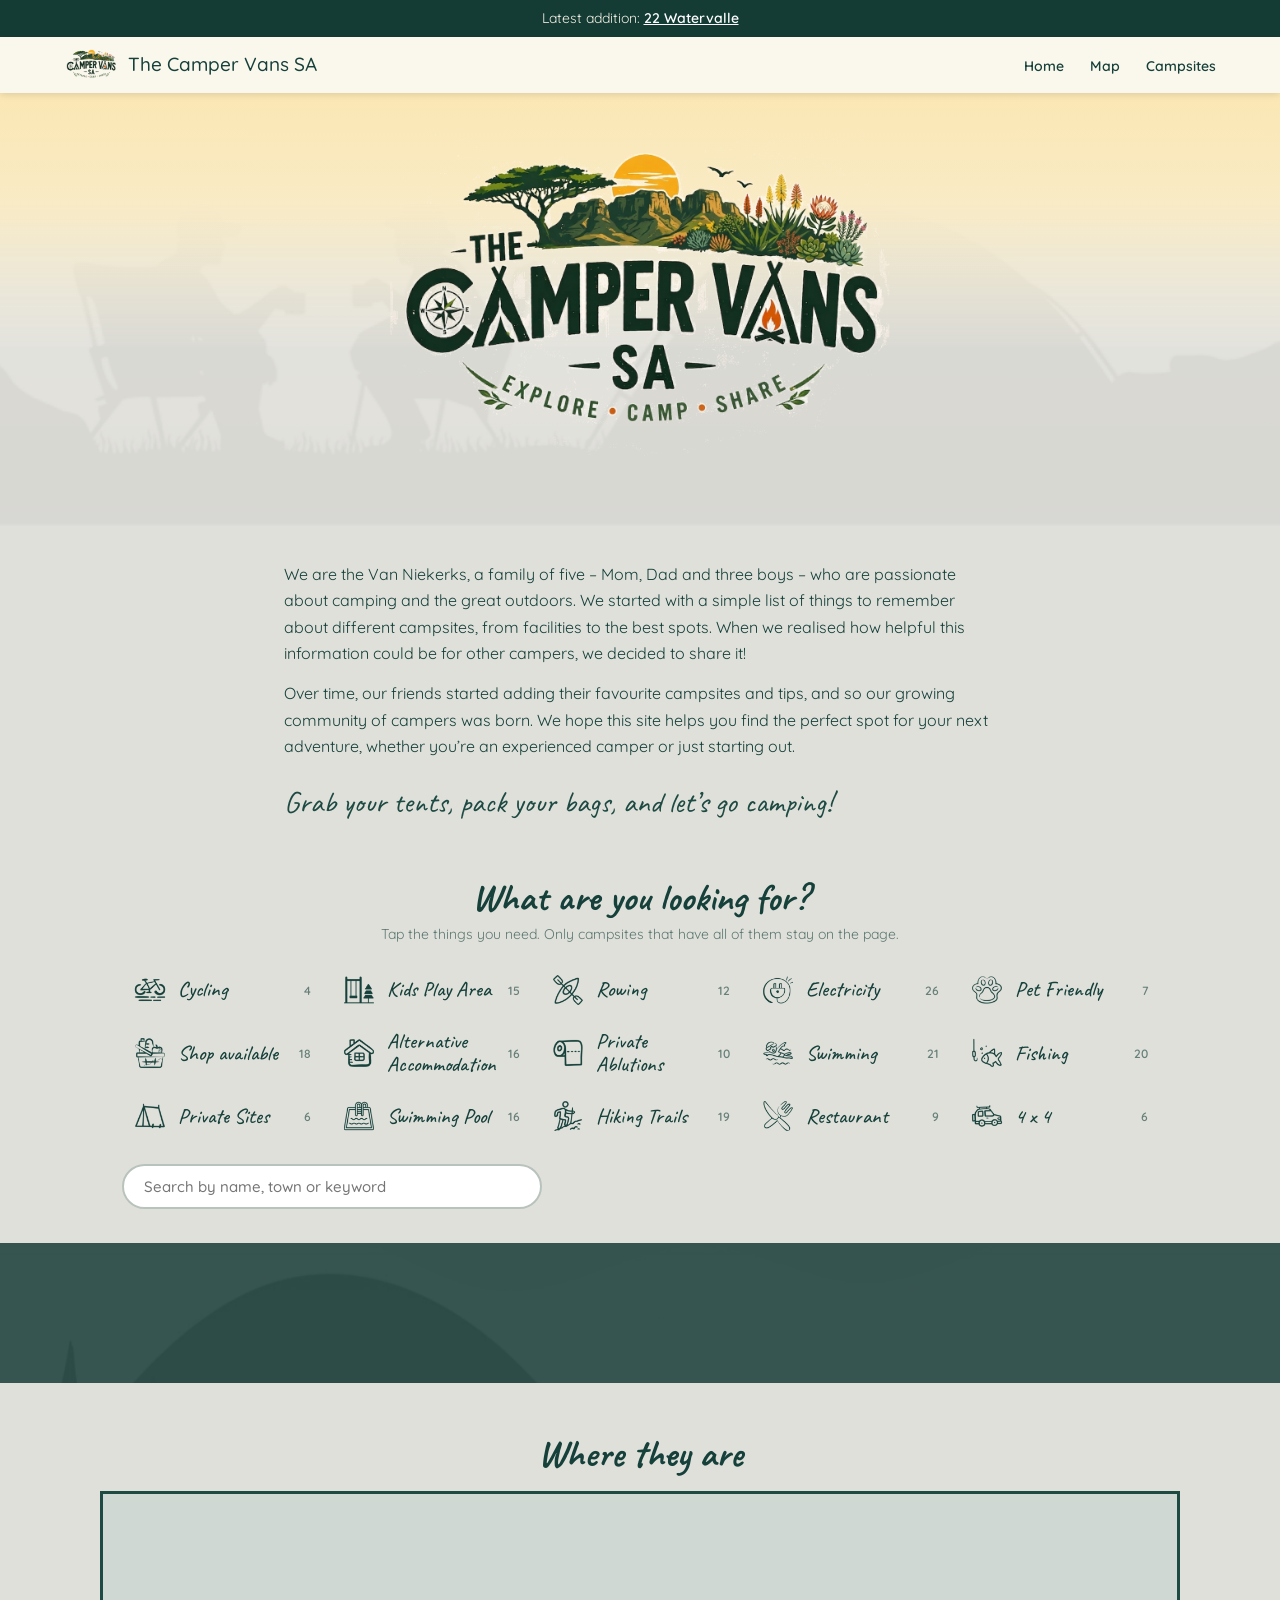
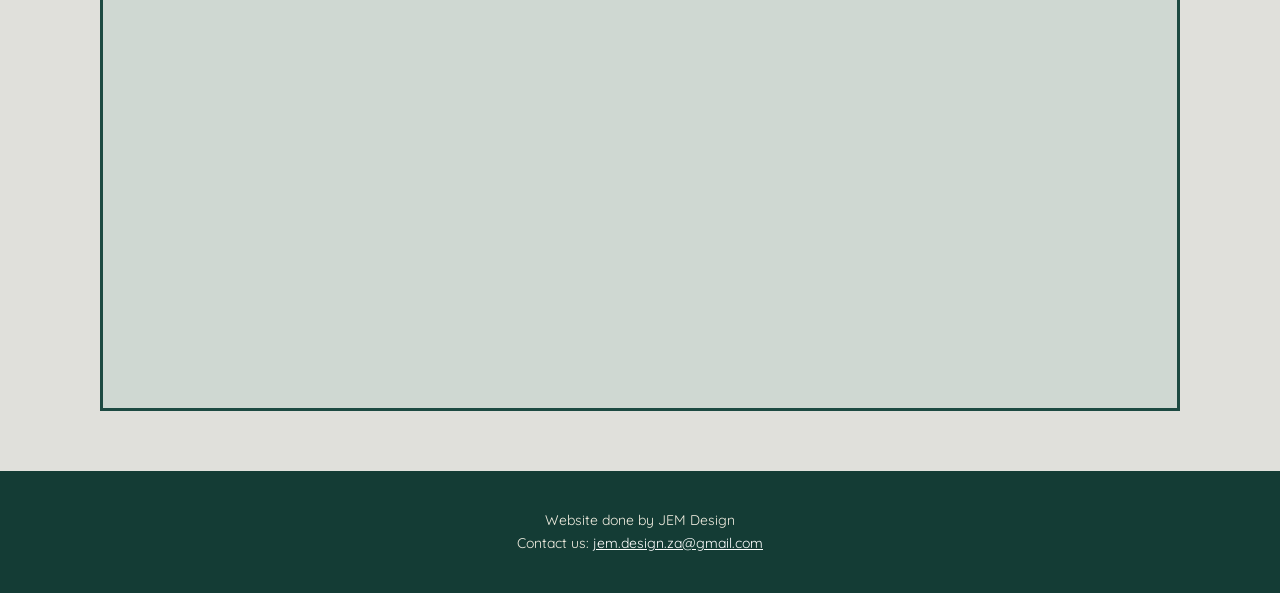
==== campervans/index.html @ bf69780d "Add files via upload" ====
<!doctype html>
<html lang="en">
<head>
<meta charset="utf-8">
<meta name="viewport" content="width=device-width,initial-scale=1">
<title>The Camper Vans SA – campsites we’ve visited</title>
<meta name="description" content="An honest index of South African campsites, from a family of five who camps a lot.">
<link rel="stylesheet" href="vendor/leaflet/leaflet.css">
<link rel="stylesheet" href="style.css">
</head>
<body>
<div class="latest" id="latest"></div>
<nav>
  <a class="brand" href="#top"><img src="assets/logo.png" alt=""><span>The Camper Vans SA</span></a>
  <div class="navlinks"><a href="#top">Home</a><a href="#map-section">Map</a><a href="#campsites">Campsites</a></div>
</nav>

<header class="hero" id="top"><img src="assets/logo.png" alt="The Camper Vans SA – Explore, Camp, Share"></header>

<section class="intro">
  <p>We are the Van Niekerks, a family of five – Mom, Dad and three boys – who are passionate about camping and the great outdoors. We started with a simple list of things to remember about different campsites, from facilities to the best spots. When we realised how helpful this information could be for other campers, we decided to share it!</p>
  <p>Over time, our friends started adding their favourite campsites and tips, and so our growing community of campers was born. We hope this site helps you find the perfect spot for your next adventure, whether you’re an experienced camper or just starting out.</p>
  <p class="sign">Grab your tents, pack your bags, and let’s go camping!</p>
</section>

<section class="finder" id="campsites" aria-labelledby="finder-h">
  <h2 id="finder-h">What are you looking for?</h2>
  <p class="hint">Tap the things you need. Only campsites that have all of them stay on the page.</p>
  <div class="facets" id="facets"></div>
  <div class="bar">
    <input id="q" type="search" placeholder="Search by name, town or keyword" aria-label="Search campsites">
    <span><span class="count" id="count" role="status"></span> <button class="clear" id="clear" type="button" hidden>Clear filters</button></span>
  </div>
</section>

<main class="band"><div class="grid" id="grid"></div></main>

<section class="mapwrap" id="map-section">
  <h2>Where they are</h2>
  <div id="map" role="region" aria-label="Map of campsites"></div>
</section>

<footer>
  <div>Website done by JEM Design</div>
  <div>Contact us: <a href="mailto:jem.design.za@gmail.com">jem.design.za@gmail.com</a></div>
</footer>

<script src="vendor/leaflet/leaflet.js"></script>
<script src="app.js"></script>
<script>home()</script>
</body>
</html>
---- campervans/style.css ----
/* The Camper Vans SA – shared styles */
@import url('https://fonts.googleapis.com/css2?family=Caveat:wght@500;700&family=Quicksand:wght@400;500;600&display=swap');

:root{
  --forest:#1d4a42; --deep:#143c35; --stone:#e0e0db; --parchment:#f3f1ea;
  --ember:#c8651b; --ink:#16403a; --muted:#5d7872;
  --hand:'Caveat','Segoe Print',cursive; --body:'Quicksand','Segoe UI',system-ui,sans-serif;
}
*{box-sizing:border-box}
html{scroll-behavior:smooth;scroll-padding-top:70px}
body{margin:0;font-family:var(--body);color:var(--ink);background:var(--stone);line-height:1.65;font-size:16px}
a{color:var(--forest)}
:focus-visible{outline:3px solid var(--ember);outline-offset:2px}
h1,h2,h3{font-family:var(--hand);font-weight:700;line-height:1.1;margin:0}

/* icons are masks, so they take the colour of the text around them */
.ic{display:inline-block;width:30px;height:30px;background:currentColor;
  -webkit-mask:var(--src) center/contain no-repeat;mask:var(--src) center/contain no-repeat}

/* top strip + nav */
.latest{background:var(--deep);color:#f3efe2;text-align:center;font-size:14px;padding:7px 16px}
.latest a{color:#fff;font-weight:600}
nav{position:sticky;top:0;z-index:50;background:rgba(251,248,238,.96);backdrop-filter:blur(6px);
  display:flex;align-items:center;justify-content:space-between;padding:10px 5vw;box-shadow:0 1px 8px #0002}
.brand{display:flex;align-items:center;gap:10px;text-decoration:none;color:var(--ink);font-size:19px;font-weight:500}
.brand img{height:36px;width:auto}
.navlinks a{color:var(--ink);text-decoration:none;margin-left:26px;font-size:14px;font-weight:600}
.navlinks a:hover{color:var(--ember)}

/* hero */
.hero{background:linear-gradient(180deg,#fbe7b4 0%,#f6efd9 55%,var(--stone) 100%);position:relative;overflow:hidden;text-align:center;padding:34px 20px 46px}
.hero:before{content:"";position:absolute;inset:auto 0 0 0;height:75%;background:url(assets/bg1.png) center bottom/cover no-repeat;opacity:.9;-webkit-mask:linear-gradient(transparent,#000 45%);mask:linear-gradient(transparent,#000 45%)}
.hero img{position:relative;width:min(520px,82vw)}
.intro{max-width:760px;margin:0 auto;padding:34px 24px 10px}
.intro p{margin:0 0 14px}
.intro .sign{font-family:var(--hand);font-size:30px;color:var(--forest);margin-top:18px}

/* finder: icon legend that is also the filter */
.finder{max-width:1080px;margin:0 auto;padding:26px 22px 34px}
.finder h2{font-size:38px;text-align:center;margin-bottom:4px}
.finder .hint{text-align:center;color:var(--muted);font-size:14px;margin:0 0 18px}
.facets{display:grid;grid-template-columns:repeat(auto-fill,minmax(196px,1fr));gap:6px 10px}
.facet{display:flex;align-items:center;gap:10px;background:none;border:2px solid transparent;border-radius:10px;
  padding:6px 8px;cursor:pointer;color:var(--ink);font:500 21px/1.1 var(--hand);text-align:left}
.facet .ic{width:36px;height:36px;flex:none}
.facet:hover{background:#0000000a}
.facet[aria-pressed=true]{background:var(--forest);color:#fff;border-color:var(--forest)}
.facet .n{margin-left:auto;font:600 12px var(--body);opacity:.6}
.bar{display:flex;flex-wrap:wrap;gap:12px;align-items:center;justify-content:space-between;margin-top:22px}
.bar input{flex:1 1 260px;max-width:420px;border:2px solid #b9c3bd;border-radius:30px;padding:11px 20px;font:500 15px var(--body);color:var(--ink);background:#fff}
.bar input:focus{border-color:var(--forest);outline:none}
.count{font-weight:600;font-size:14px}
.clear{background:none;border:0;color:var(--ember);font:600 14px var(--body);cursor:pointer;text-decoration:underline;padding:4px}

/* campsite grid */
.band{background:#27443f url(assets/bg2.png) center top/100% auto no-repeat;padding:70px 22px 70px}
.grid{max-width:1080px;margin:0 auto;display:grid;grid-template-columns:repeat(3,1fr);gap:34px 28px}
.card{display:block;text-decoration:none;color:#f3efe2;text-align:center}
.card .pic{aspect-ratio:5/4;background:linear-gradient(145deg,#2d5f55,#1a463e);overflow:hidden;display:grid;place-items:center}
.card .pic img{width:100%;height:100%;object-fit:cover;display:block;transition:transform .5s}
.card:hover .pic img{transform:scale(1.04)}
.card .pic span{font:700 26px var(--hand);opacity:.7;padding:10px}
.card h3{font-size:27px;margin:12px 0 0;color:#fff}
.card .town{font-size:15px;opacity:.8;margin-bottom:8px}
.card .icons{display:flex;flex-wrap:wrap;justify-content:center;gap:4px 8px;color:#f3efe2}
.card .icons .ic{width:25px;height:25px}
.card:hover h3{color:#ffd9ae}
.empty{grid-column:1/-1;text-align:center;color:#f3efe2;font-size:18px;padding:30px 0}
.empty button{margin-left:8px}

/* map */
.mapwrap{background:var(--stone);padding:50px 22px 60px}
.mapwrap h2{text-align:center;font-size:38px;margin-bottom:16px}
#map{max-width:1080px;height:520px;margin:0 auto;border:3px solid var(--forest);background:#cfd8d2}
.pin{width:18px;height:18px;border-radius:50%;background:var(--forest);border:3px solid #fff;box-shadow:0 1px 5px #0006}
.leaflet-popup-content{font-family:var(--body);margin:12px 16px}
.leaflet-popup-content b{font:700 22px var(--hand)}

footer{background:var(--deep);color:#f3efe2;text-align:center;padding:38px 20px;font-size:14px}
footer a{color:#fff}
.dim{opacity:.7}

/* detail page */
.dhero{background:linear-gradient(180deg,#fbe7b4,#f1ead4);position:relative;display:grid;place-items:center;padding:70px 20px}
.dhero:before{content:"";position:absolute;inset:0;background:url(assets/bg1.png) center bottom/cover;opacity:.8;-webkit-mask:linear-gradient(transparent,#000 60%);mask:linear-gradient(transparent,#000 60%)}
.dhero h1{position:relative;font:500 clamp(40px,8vw,84px)/1.05 var(--body);letter-spacing:-.01em;color:var(--forest);
  border:2px solid var(--forest);padding:.3em .7em;text-align:center;background:#ffffff40}
.dhero .town{position:relative;margin-top:14px;font-weight:600;color:var(--forest)}
.detail{max-width:1080px;margin:0 auto;padding:38px 22px 20px;display:grid;grid-template-columns:minmax(0,1fr) minmax(0,1.3fr);gap:48px;align-items:start}
.gallery{position:relative}
.track{display:flex;overflow-x:auto;scroll-snap-type:x mandatory;scrollbar-width:none;background:#cdd3cd;aspect-ratio:4/3.4}
.track::-webkit-scrollbar{display:none}
.track img{flex:0 0 100%;width:100%;height:100%;object-fit:cover;scroll-snap-align:center}
.arrow{position:absolute;top:calc(50% - 22px);width:44px;height:44px;border-radius:50%;border:0;background:#fffc;color:var(--forest);font-size:22px;cursor:pointer;box-shadow:0 1px 6px #0004}
.arrow.prev{left:10px}.arrow.next{right:10px}
.dots{display:flex;justify-content:center;gap:8px;margin:12px 0 4px}
.dots button{width:11px;height:11px;border-radius:50%;border:0;background:#a8b3ad;padding:0;cursor:pointer}
.dots button[aria-current=true]{background:var(--forest)}
.nogallery{aspect-ratio:4/3.4;display:grid;place-items:center;background:#cdd3cd;color:var(--muted);font:700 26px var(--hand);text-align:center;padding:20px}
.feats{display:grid;grid-template-columns:repeat(2,1fr);gap:10px 14px;margin-top:22px}
.feats div{display:flex;align-items:center;gap:10px;font:500 20px/1.05 var(--hand)}
.feats .ic{width:38px;height:38px;flex:none}
.text h2{font-size:36px;color:var(--forest);margin:26px 0 6px}
.text h2:first-child{margin-top:0}
.text p{margin:0 0 14px;max-width:68ch}
.btn{display:inline-block;background:var(--forest);color:#fff;text-decoration:none;font-weight:600;padding:11px 24px;border-radius:30px;margin:4px 10px 8px 0}
.btn:hover{background:var(--ember)}
.btn.alt{background:none;color:var(--forest);border:2px solid var(--forest);padding:9px 22px}
.btn.alt:hover{color:#fff}
#mini{height:260px;margin-top:22px;border:2px solid var(--forest)}
.pager{max-width:1080px;margin:0 auto;padding:8px 22px 50px;display:flex;justify-content:space-between;gap:16px;flex-wrap:wrap;font-weight:600}
.pager a{text-decoration:none}
.pager a:hover{color:var(--ember)}

@media(max-width:860px){
  .grid{grid-template-columns:repeat(2,1fr)}
  .detail{grid-template-columns:1fr;gap:28px}
}
@media(max-width:560px){
  .grid{grid-template-columns:1fr}
  .navlinks a{margin-left:16px}.brand span{display:none}
  #map{height:420px}
}
@media(prefers-reduced-motion:reduce){html{scroll-behavior:auto}.card .pic img{transition:none}}
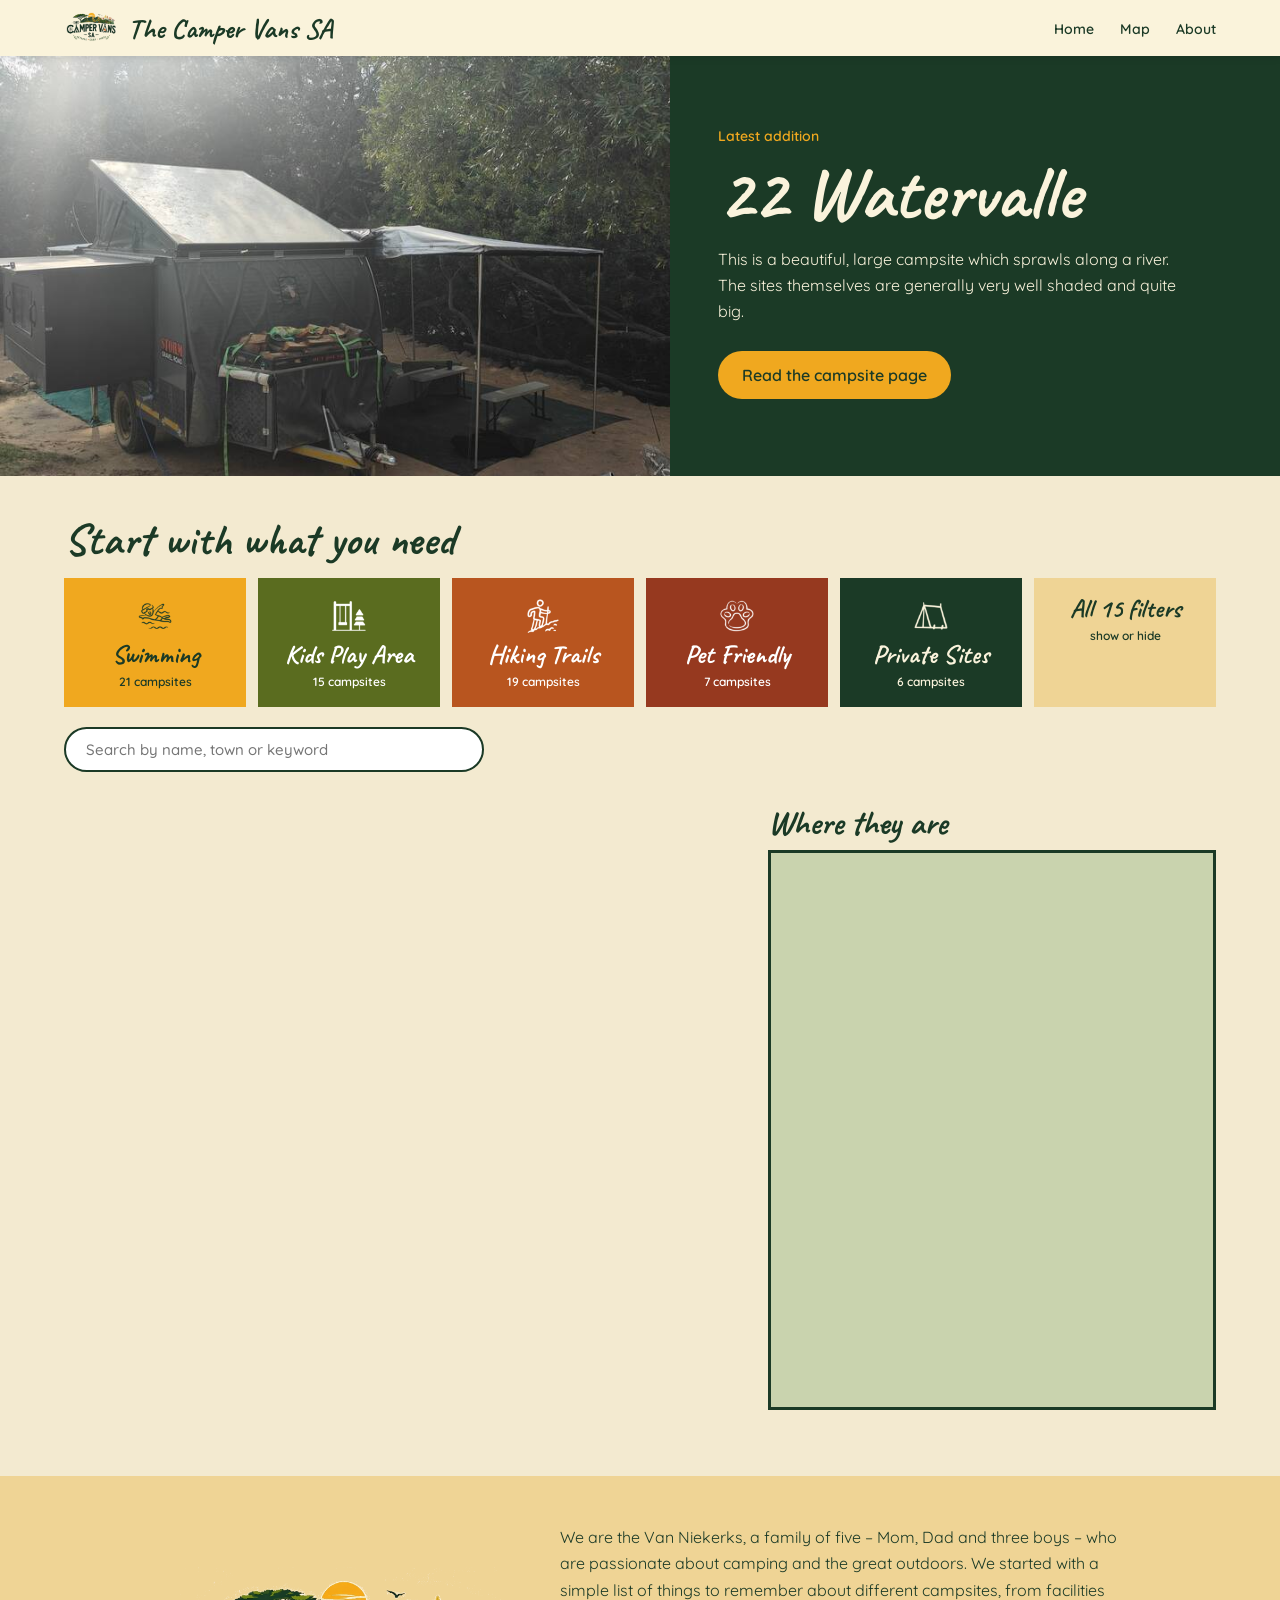
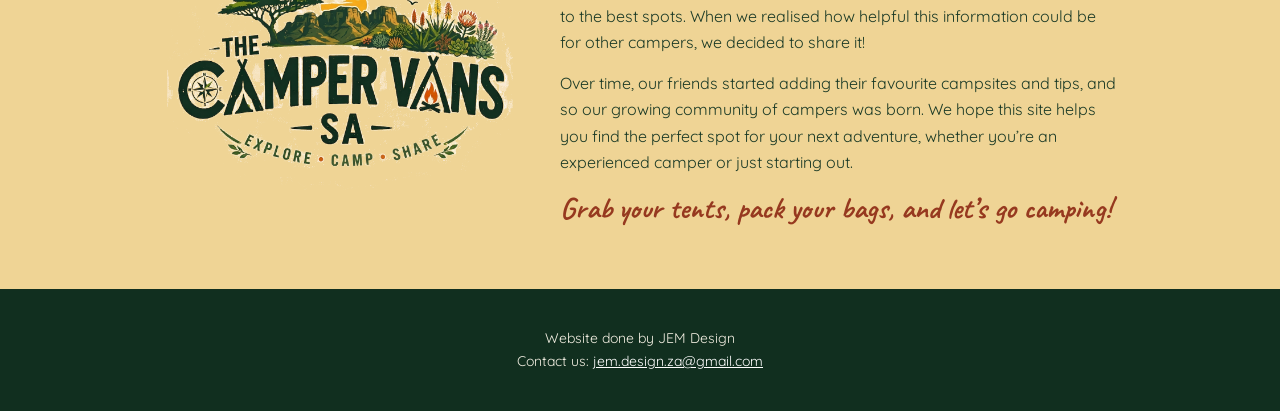
==== commit 0563d2f2: "Add files via upload" ====
--- a/campervans/index.html
+++ b/campervans/index.html
@@ -9,35 +9,42 @@
 <link rel="stylesheet" href="style.css">
 </head>
 <body>
-<div class="latest" id="latest"></div>
 <nav>
   <a class="brand" href="#top"><img src="assets/logo.png" alt=""><span>The Camper Vans SA</span></a>
-  <div class="navlinks"><a href="#top">Home</a><a href="#map-section">Map</a><a href="#campsites">Campsites</a></div>
+  <div class="navlinks"><a href="#top">Home</a><a href="#campsites">Map</a><a href="#about">About</a></div>
 </nav>
 
-<header class="hero" id="top"><img src="assets/logo.png" alt="The Camper Vans SA – Explore, Camp, Share"></header>
+<header class="feature" id="top">
+  <div class="feature-pic" id="feature-pic"></div>
+  <div class="feature-text" id="feature-text"></div>
+</header>
 
-<section class="intro">
-  <p>We are the Van Niekerks, a family of five – Mom, Dad and three boys – who are passionate about camping and the great outdoors. We started with a simple list of things to remember about different campsites, from facilities to the best spots. When we realised how helpful this information could be for other campers, we decided to share it!</p>
-  <p>Over time, our friends started adding their favourite campsites and tips, and so our growing community of campers was born. We hope this site helps you find the perfect spot for your next adventure, whether you’re an experienced camper or just starting out.</p>
-  <p class="sign">Grab your tents, pack your bags, and let’s go camping!</p>
-</section>
-
-<section class="finder" id="campsites" aria-labelledby="finder-h">
-  <h2 id="finder-h">What are you looking for?</h2>
-  <p class="hint">Tap the things you need. Only campsites that have all of them stay on the page.</p>
-  <div class="facets" id="facets"></div>
+<section class="need" aria-labelledby="need-h">
+  <h2 id="need-h">Start with what you need</h2>
+  <div class="tiles" id="tiles"></div>
+  <div id="more" hidden><div class="facets" id="facets"></div></div>
   <div class="bar">
     <input id="q" type="search" placeholder="Search by name, town or keyword" aria-label="Search campsites">
     <span><span class="count" id="count" role="status"></span> <button class="clear" id="clear" type="button" hidden>Clear filters</button></span>
   </div>
 </section>
 
-<main class="band"><div class="grid" id="grid"></div></main>
+<main class="split" id="campsites">
+  <div id="regions"></div>
+  <aside class="mapcol">
+    <h2>Where they are</h2>
+    <div id="map" role="region" aria-label="Map of campsites"></div>
+    <div class="legend" id="legend"></div>
+  </aside>
+</main>
 
-<section class="mapwrap" id="map-section">
-  <h2>Where they are</h2>
-  <div id="map" role="region" aria-label="Map of campsites"></div>
+<section class="about" id="about">
+  <img src="assets/logo.png" alt="The Camper Vans SA – Explore, Camp, Share">
+  <div>
+    <p>We are the Van Niekerks, a family of five – Mom, Dad and three boys – who are passionate about camping and the great outdoors. We started with a simple list of things to remember about different campsites, from facilities to the best spots. When we realised how helpful this information could be for other campers, we decided to share it!</p>
+    <p>Over time, our friends started adding their favourite campsites and tips, and so our growing community of campers was born. We hope this site helps you find the perfect spot for your next adventure, whether you’re an experienced camper or just starting out.</p>
+    <p class="sign">Grab your tents, pack your bags, and let’s go camping!</p>
+  </div>
 </section>
 
 <footer>
--- a/campervans/style.css
+++ b/campervans/style.css
@@ -2,8 +2,8 @@
 @import url('https://fonts.googleapis.com/css2?family=Caveat:wght@500;700&family=Quicksand:wght@400;500;600&display=swap');
 
 :root{
-  --forest:#1d4a42; --deep:#143c35; --stone:#e0e0db; --parchment:#f3f1ea;
-  --ember:#c8651b; --ink:#16403a; --muted:#5d7872;
+  --forest:#1b3a26; --deep:#112f1f; --stone:#f3ead0; --parchment:#faf3dc;
+  --ember:#b8551f; --gold:#f0a81f; --olive:#5a6c1f; --rust:#96391f; --sand:#efd495; --ink:#1b3a26; --muted:#4f5f3c;
   --hand:'Caveat','Segoe Print',cursive; --body:'Quicksand','Segoe UI',system-ui,sans-serif;
 }
 *{box-sizing:border-box}
@@ -12,69 +12,84 @@
 a{color:var(--forest)}
 :focus-visible{outline:3px solid var(--ember);outline-offset:2px}
 h1,h2,h3{font-family:var(--hand);font-weight:700;line-height:1.1;margin:0}
+.ic{flex:none}
 
 /* icons are masks, so they take the colour of the text around them */
 .ic{display:inline-block;width:30px;height:30px;background:currentColor;
   -webkit-mask:var(--src) center/contain no-repeat;mask:var(--src) center/contain no-repeat}
 
-/* top strip + nav */
-.latest{background:var(--deep);color:#f3efe2;text-align:center;font-size:14px;padding:7px 16px}
-.latest a{color:#fff;font-weight:600}
-nav{position:sticky;top:0;z-index:50;background:rgba(251,248,238,.96);backdrop-filter:blur(6px);
+/* nav */
+nav{position:sticky;top:0;z-index:50;background:rgba(250,243,220,.96);backdrop-filter:blur(6px);
   display:flex;align-items:center;justify-content:space-between;padding:10px 5vw;box-shadow:0 1px 8px #0002}
-.brand{display:flex;align-items:center;gap:10px;text-decoration:none;color:var(--ink);font-size:19px;font-weight:500}
+.brand{display:flex;align-items:center;gap:10px;text-decoration:none;color:var(--ink);font:700 28px var(--hand)}
 .brand img{height:36px;width:auto}
 .navlinks a{color:var(--ink);text-decoration:none;margin-left:26px;font-size:14px;font-weight:600}
 .navlinks a:hover{color:var(--ember)}
 
-/* hero */
-.hero{background:linear-gradient(180deg,#fbe7b4 0%,#f6efd9 55%,var(--stone) 100%);position:relative;overflow:hidden;text-align:center;padding:34px 20px 46px}
-.hero:before{content:"";position:absolute;inset:auto 0 0 0;height:75%;background:url(assets/bg1.png) center bottom/cover no-repeat;opacity:.9;-webkit-mask:linear-gradient(transparent,#000 45%);mask:linear-gradient(transparent,#000 45%)}
-.hero img{position:relative;width:min(520px,82vw)}
-.intro{max-width:760px;margin:0 auto;padding:34px 24px 10px}
-.intro p{margin:0 0 14px}
-.intro .sign{font-family:var(--hand);font-size:30px;color:var(--forest);margin-top:18px}
+/* feature (newest campsite) */
+.feature{display:grid;grid-template-columns:1.1fr 1fr;background:var(--forest);color:var(--parchment);min-height:420px}
+.feature-pic{background:linear-gradient(170deg,var(--gold),var(--ember) 60%,var(--rust)) center/cover no-repeat}
+.feature-text{padding:52px 5vw 52px 48px;align-self:center}
+.kicker{font-size:14px;font-weight:600;color:var(--gold)}
+.feature h1{font-size:clamp(48px,7vw,76px);margin:4px 0 10px}
+.feature p{margin:0 0 22px;max-width:46ch}
+.btn.gold{background:var(--gold);color:var(--forest)}
+.btn.gold:hover{background:var(--sand)}
 
-/* finder: icon legend that is also the filter */
-.finder{max-width:1080px;margin:0 auto;padding:26px 22px 34px}
-.finder h2{font-size:38px;text-align:center;margin-bottom:4px}
-.finder .hint{text-align:center;color:var(--muted);font-size:14px;margin:0 0 18px}
+/* start with what you need */
+.need{max-width:1280px;margin:0 auto;padding:40px 5vw 8px}
+.need h2{font-size:44px}
+.tiles{display:grid;grid-template-columns:repeat(6,1fr);gap:12px;margin-top:14px}
+.tile{border:0;cursor:pointer;padding:18px 10px;font:700 26px/1 var(--hand);text-align:center;display:flex;flex-direction:column;align-items:center;gap:6px;min-height:44px}
+.tile small{font:600 12px var(--body)}
+.tile[aria-pressed=true]{box-shadow:inset 0 0 0 4px var(--forest),0 0 0 3px var(--parchment)}
+#more{margin-top:18px}
 .facets{display:grid;grid-template-columns:repeat(auto-fill,minmax(196px,1fr));gap:6px 10px}
-.facet{display:flex;align-items:center;gap:10px;background:none;border:2px solid transparent;border-radius:10px;
-  padding:6px 8px;cursor:pointer;color:var(--ink);font:500 21px/1.1 var(--hand);text-align:left}
-.facet .ic{width:36px;height:36px;flex:none}
+.facet{display:flex;align-items:center;gap:10px;background:none;border:2px solid transparent;border-radius:10px;padding:6px 8px;cursor:pointer;color:var(--ink);font:500 21px/1.1 var(--hand);text-align:left}
+.facet .ic{flex:none}
 .facet:hover{background:#0000000a}
 .facet[aria-pressed=true]{background:var(--forest);color:#fff;border-color:var(--forest)}
-.facet .n{margin-left:auto;font:600 12px var(--body);opacity:.6}
-.bar{display:flex;flex-wrap:wrap;gap:12px;align-items:center;justify-content:space-between;margin-top:22px}
-.bar input{flex:1 1 260px;max-width:420px;border:2px solid #b9c3bd;border-radius:30px;padding:11px 20px;font:500 15px var(--body);color:var(--ink);background:#fff}
-.bar input:focus{border-color:var(--forest);outline:none}
+.facet .n{margin-left:auto;font:600 12px var(--body);opacity:.7}
+.bar{display:flex;flex-wrap:wrap;gap:12px;align-items:center;justify-content:space-between;margin-top:20px}
+.bar input{flex:1 1 260px;max-width:420px;border:2px solid var(--forest);border-radius:30px;padding:11px 20px;font:500 15px var(--body);color:var(--ink);background:#fff}
+.bar input:focus{outline:3px solid var(--ember)}
 .count{font-weight:600;font-size:14px}
 .clear{background:none;border:0;color:var(--ember);font:600 14px var(--body);cursor:pointer;text-decoration:underline;padding:4px}
 
-/* campsite grid */
-.band{background:#27443f url(assets/bg2.png) center top/100% auto no-repeat;padding:70px 22px 70px}
-.grid{max-width:1080px;margin:0 auto;display:grid;grid-template-columns:repeat(3,1fr);gap:34px 28px}
-.card{display:block;text-decoration:none;color:#f3efe2;text-align:center}
-.card .pic{aspect-ratio:5/4;background:linear-gradient(145deg,#2d5f55,#1a463e);overflow:hidden;display:grid;place-items:center}
+/* regions + map */
+.split{max-width:1280px;margin:0 auto;padding:0 5vw 56px;display:grid;grid-template-columns:minmax(0,1.5fr) minmax(0,1fr);gap:32px;align-items:start}
+.rh{display:flex;justify-content:space-between;align-items:baseline;padding:8px 14px;margin:28px 0 14px}
+.rh h2{font-size:32px}.rh span{font:600 13px var(--body)}
+.g3{display:grid;grid-template-columns:repeat(3,1fr);gap:18px 16px}
+.card{display:block;text-decoration:none;color:var(--ink)}
+.card .pic{aspect-ratio:4/3;background:linear-gradient(150deg,#6f9a78,#2d5f55);overflow:hidden;display:grid;place-items:end start}
 .card .pic img{width:100%;height:100%;object-fit:cover;display:block;transition:transform .5s}
 .card:hover .pic img{transform:scale(1.04)}
-.card .pic span{font:700 26px var(--hand);opacity:.7;padding:10px}
-.card h3{font-size:27px;margin:12px 0 0;color:#fff}
-.card .town{font-size:15px;opacity:.8;margin-bottom:8px}
-.card .icons{display:flex;flex-wrap:wrap;justify-content:center;gap:4px 8px;color:#f3efe2}
-.card .icons .ic{width:25px;height:25px}
-.card:hover h3{color:#ffd9ae}
-.empty{grid-column:1/-1;text-align:center;color:#f3efe2;font-size:18px;padding:30px 0}
-.empty button{margin-left:8px}
-
-/* map */
-.mapwrap{background:var(--stone);padding:50px 22px 60px}
-.mapwrap h2{text-align:center;font-size:38px;margin-bottom:16px}
-#map{max-width:1080px;height:520px;margin:0 auto;border:3px solid var(--forest);background:#cfd8d2}
-.pin{width:18px;height:18px;border-radius:50%;background:var(--forest);border:3px solid #fff;box-shadow:0 1px 5px #0006}
+.card .pic span{font:700 22px var(--hand);color:#fff;padding:10px}
+.cn{display:flex;align-items:center;gap:8px;margin-top:8px}
+.cn h3{font-size:25px}
+.dot{width:12px;height:12px;border-radius:50%;flex:none;display:inline-block}
+.town{font-size:13px;color:var(--muted);margin-left:20px}
+.card .icons{display:flex;flex-wrap:wrap;gap:3px 6px;margin:6px 0 0 20px}
+.card .icons .ic{width:22px;height:22px}
+.card:hover h3{color:var(--ember)}
+.empty{padding:30px 0;font-size:18px}
+.mapcol{position:sticky;top:76px;padding-top:24px}
+.mapcol h2{font-size:34px;margin-bottom:8px}
+#map{height:560px;border:3px solid var(--forest);background:#c9d3ae}
+.legend{display:flex;flex-wrap:wrap;gap:6px 16px;margin-top:10px;font-size:13px;font-weight:600}
+.legend span{display:flex;align-items:center;gap:6px}
+.pin{width:20px;height:20px;border-radius:50%;border:3px solid #fff;box-shadow:0 1px 5px #0006;transition:transform .15s}
+.hot .pin{transform:scale(1.7)}
 .leaflet-popup-content{font-family:var(--body);margin:12px 16px}
 .leaflet-popup-content b{font:700 22px var(--hand)}
+
+/* about */
+.about{background:var(--sand);display:flex;gap:40px;align-items:center;justify-content:center;flex-wrap:wrap;padding:48px 5vw}
+.about img{width:min(360px,80vw)}
+.about div{max-width:560px}
+.about p{margin:0 0 14px}
+.sign{font:700 30px var(--hand);color:var(--rust)}
 
 footer{background:var(--deep);color:#f3efe2;text-align:center;padding:38px 20px;font-size:14px}
 footer a{color:#fff}
@@ -113,11 +128,11 @@
 .pager a:hover{color:var(--ember)}
 
 @media(max-width:860px){
-  .grid{grid-template-columns:repeat(2,1fr)}
+  .split{grid-template-columns:1fr}.mapcol{position:static}.feature{grid-template-columns:1fr}.feature-pic{min-height:240px}.tiles{grid-template-columns:repeat(3,1fr)}
   .detail{grid-template-columns:1fr;gap:28px}
 }
 @media(max-width:560px){
-  .grid{grid-template-columns:1fr}
+  .g3{grid-template-columns:1fr 1fr}.tiles{grid-template-columns:repeat(2,1fr)}
   .navlinks a{margin-left:16px}.brand span{display:none}
   #map{height:420px}
 }
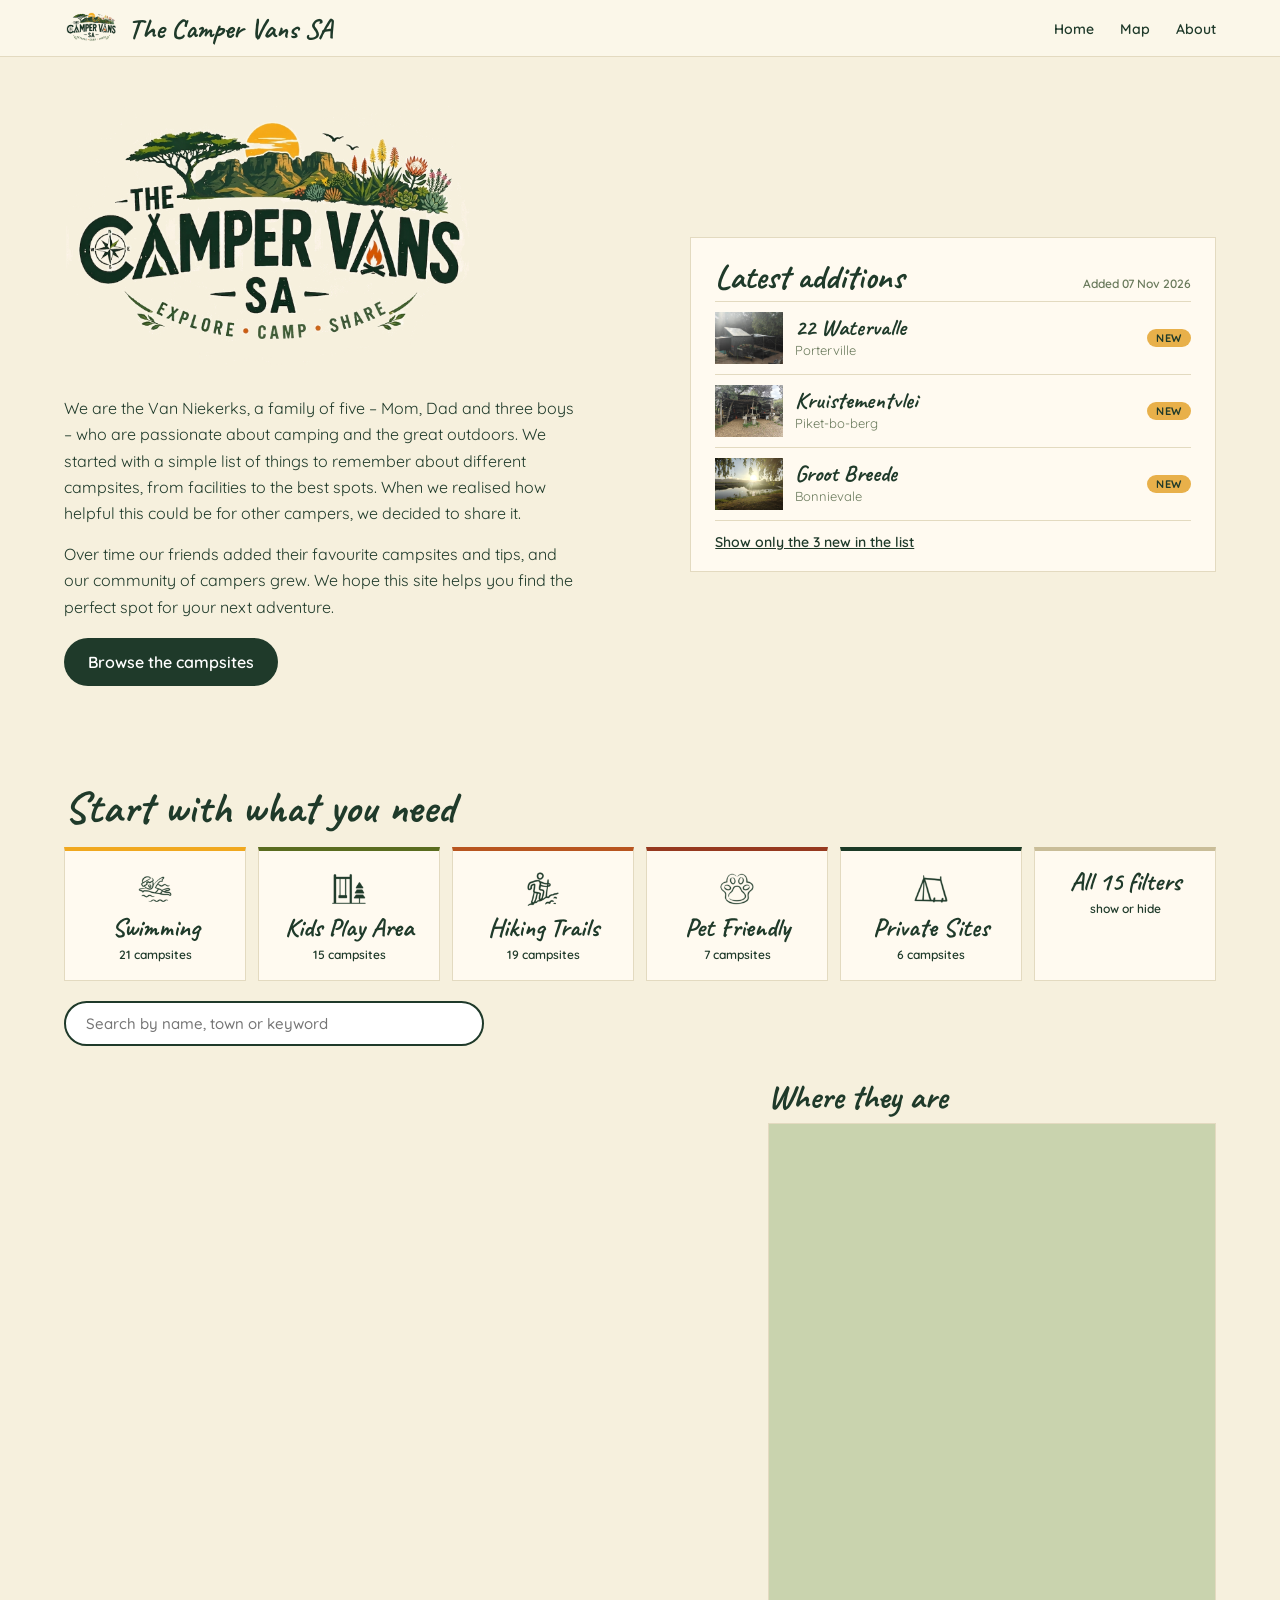
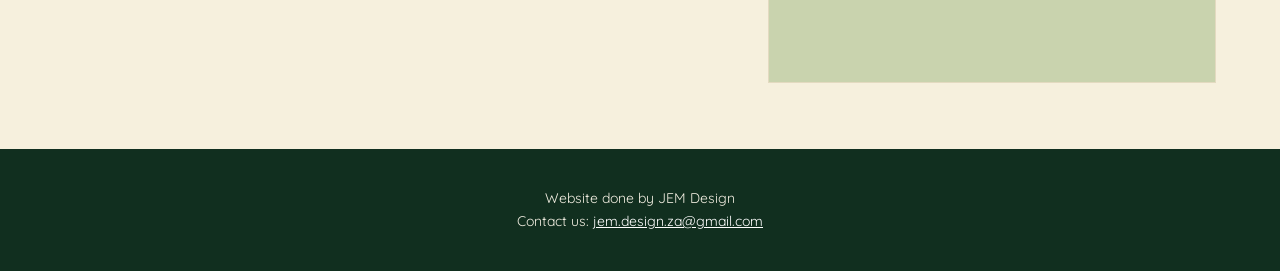
==== commit f9e3f99f: "Add files via upload" ====
--- a/campervans/index.html
+++ b/campervans/index.html
@@ -11,12 +11,17 @@
 <body>
 <nav>
   <a class="brand" href="#top"><img src="assets/logo.png" alt=""><span>The Camper Vans SA</span></a>
-  <div class="navlinks"><a href="#top">Home</a><a href="#campsites">Map</a><a href="#about">About</a></div>
+  <div class="navlinks"><a href="#top">Home</a><a href="#campsites">Map</a><a href="#top">About</a></div>
 </nav>
 
-<header class="feature" id="top">
-  <div class="feature-pic" id="feature-pic"></div>
-  <div class="feature-text" id="feature-text"></div>
+<header class="top" id="top">
+  <div class="about">
+    <img src="assets/logo.png" alt="The Camper Vans SA – Explore, Camp, Share">
+    <p>We are the Van Niekerks, a family of five – Mom, Dad and three boys – who are passionate about camping and the great outdoors. We started with a simple list of things to remember about different campsites, from facilities to the best spots. When we realised how helpful this could be for other campers, we decided to share it.</p>
+    <p>Over time our friends added their favourite campsites and tips, and our community of campers grew. We hope this site helps you find the perfect spot for your next adventure.</p>
+    <p><a class="btn" href="#campsites">Browse the campsites</a></p>
+  </div>
+  <aside class="latest" id="latest" aria-labelledby="latest-h"></aside>
 </header>
 
 <section class="need" aria-labelledby="need-h">
@@ -38,14 +43,7 @@
   </aside>
 </main>
 
-<section class="about" id="about">
-  <img src="assets/logo.png" alt="The Camper Vans SA – Explore, Camp, Share">
-  <div>
-    <p>We are the Van Niekerks, a family of five – Mom, Dad and three boys – who are passionate about camping and the great outdoors. We started with a simple list of things to remember about different campsites, from facilities to the best spots. When we realised how helpful this information could be for other campers, we decided to share it!</p>
-    <p>Over time, our friends started adding their favourite campsites and tips, and so our growing community of campers was born. We hope this site helps you find the perfect spot for your next adventure, whether you’re an experienced camper or just starting out.</p>
-    <p class="sign">Grab your tents, pack your bags, and let’s go camping!</p>
-  </div>
-</section>
+
 
 <footer>
   <div>Website done by JEM Design</div>
--- a/campervans/style.css
+++ b/campervans/style.css
@@ -2,8 +2,8 @@
 @import url('https://fonts.googleapis.com/css2?family=Caveat:wght@500;700&family=Quicksand:wght@400;500;600&display=swap');
 
 :root{
-  --forest:#1b3a26; --deep:#112f1f; --stone:#f3ead0; --parchment:#faf3dc;
-  --ember:#b8551f; --gold:#f0a81f; --olive:#5a6c1f; --rust:#96391f; --sand:#efd495; --ink:#1b3a26; --muted:#4f5f3c;
+  --forest:#1f3a2a; --deep:#112f1f; --stone:#f6f0dd; --parchment:#fbf7ea; --card:#fffaf0; --line:#e3dac0;
+  --ember:#b8551f; --gold:#f0a81f; --olive:#5a6c1f; --rust:#96391f; --sand:#efd495; --ink:#1f3a2a; --muted:#6a7a5c;
   --hand:'Caveat','Segoe Print',cursive; --body:'Quicksand','Segoe UI',system-ui,sans-serif;
 }
 *{box-sizing:border-box}
@@ -19,30 +19,35 @@
   -webkit-mask:var(--src) center/contain no-repeat;mask:var(--src) center/contain no-repeat}
 
 /* nav */
-nav{position:sticky;top:0;z-index:50;background:rgba(250,243,220,.96);backdrop-filter:blur(6px);
-  display:flex;align-items:center;justify-content:space-between;padding:10px 5vw;box-shadow:0 1px 8px #0002}
+nav{position:sticky;top:0;z-index:50;background:rgba(251,247,234,.96);backdrop-filter:blur(6px);
+  display:flex;align-items:center;justify-content:space-between;padding:10px 5vw;border-bottom:1px solid var(--line)}
 .brand{display:flex;align-items:center;gap:10px;text-decoration:none;color:var(--ink);font:700 28px var(--hand)}
 .brand img{height:36px;width:auto}
 .navlinks a{color:var(--ink);text-decoration:none;margin-left:26px;font-size:14px;font-weight:600}
 .navlinks a:hover{color:var(--ember)}
 
-/* feature (newest campsite) */
-.feature{display:grid;grid-template-columns:1.1fr 1fr;background:var(--forest);color:var(--parchment);min-height:420px}
-.feature-pic{background:linear-gradient(170deg,var(--gold),var(--ember) 60%,var(--rust)) center/cover no-repeat}
-.feature-text{padding:52px 5vw 52px 48px;align-self:center}
-.kicker{font-size:14px;font-weight:600;color:var(--gold)}
-.feature h1{font-size:clamp(48px,7vw,76px);margin:4px 0 10px}
-.feature p{margin:0 0 22px;max-width:46ch}
-.btn.gold{background:var(--gold);color:var(--forest)}
-.btn.gold:hover{background:var(--sand)}
+/* top: logo + about, with the latest additions */
+.top{display:grid;grid-template-columns:1.1fr 1fr;gap:48px;align-items:center;max-width:1280px;margin:0 auto;padding:44px 5vw 36px}
+.about img{width:min(420px,80%);display:block;margin:0 0 14px -6px}
+.about p{margin:0 0 14px;max-width:52ch}
+.latest{background:var(--card);border:1px solid var(--line);padding:20px 24px}
+.lh{display:flex;justify-content:space-between;align-items:baseline;gap:10px;margin-bottom:6px}
+.lh h2{font-size:34px}.lh span{font:600 12px var(--body);color:var(--muted)}
+.lrow{display:flex;gap:12px;align-items:center;padding:10px 0;border-top:1px solid var(--line);text-decoration:none;color:var(--ink)}
+.lrow .th{width:68px;height:52px;flex:none;background:linear-gradient(150deg,#9db08f,#5f7d66) center/cover}
+.lrow div:nth-child(2){flex:1;min-width:0}.lrow h3{font-size:23px}.lrow:hover h3{color:var(--ember)}
+.new{display:inline-block;background:#e8b04a;color:var(--forest);font:700 11px var(--body);padding:2px 9px;border-radius:20px;letter-spacing:.05em;font-style:normal}
+.lmore{display:block;width:100%;text-align:left;background:none;border:0;border-top:1px solid var(--line);padding:12px 0 0;font:600 14px var(--body);text-decoration:underline;color:var(--ink);cursor:pointer}
+.lmore:hover{color:var(--ember)}
+.btn.gold{background:var(--forest);color:#fff}
 
 /* start with what you need */
 .need{max-width:1280px;margin:0 auto;padding:40px 5vw 8px}
 .need h2{font-size:44px}
 .tiles{display:grid;grid-template-columns:repeat(6,1fr);gap:12px;margin-top:14px}
-.tile{border:0;cursor:pointer;padding:18px 10px;font:700 26px/1 var(--hand);text-align:center;display:flex;flex-direction:column;align-items:center;gap:6px;min-height:44px}
+.tile{background:var(--card);color:var(--ink);border:1px solid var(--line);border-top:4px solid var(--forest);cursor:pointer;padding:18px 10px;font:700 26px/1 var(--hand);text-align:center;display:flex;flex-direction:column;align-items:center;gap:6px;min-height:44px}
 .tile small{font:600 12px var(--body)}
-.tile[aria-pressed=true]{box-shadow:inset 0 0 0 4px var(--forest),0 0 0 3px var(--parchment)}
+.tile[aria-pressed=true]{background:#efe6c9;box-shadow:inset 0 0 0 2px var(--forest)}
 #more{margin-top:18px}
 .facets{display:grid;grid-template-columns:repeat(auto-fill,minmax(196px,1fr));gap:6px 10px}
 .facet{display:flex;align-items:center;gap:10px;background:none;border:2px solid transparent;border-radius:10px;padding:6px 8px;cursor:pointer;color:var(--ink);font:500 21px/1.1 var(--hand);text-align:left}
@@ -58,11 +63,11 @@
 
 /* regions + map */
 .split{max-width:1280px;margin:0 auto;padding:0 5vw 56px;display:grid;grid-template-columns:minmax(0,1.5fr) minmax(0,1fr);gap:32px;align-items:start}
-.rh{display:flex;justify-content:space-between;align-items:baseline;padding:8px 14px;margin:28px 0 14px}
+.rh{display:flex;justify-content:space-between;align-items:baseline;padding:8px 14px;margin:28px 0 14px;background:#efe6c9;border-left:8px solid var(--forest)}
 .rh h2{font-size:32px}.rh span{font:600 13px var(--body)}
 .g3{display:grid;grid-template-columns:repeat(3,1fr);gap:18px 16px}
 .card{display:block;text-decoration:none;color:var(--ink)}
-.card .pic{aspect-ratio:4/3;background:linear-gradient(150deg,#6f9a78,#2d5f55);overflow:hidden;display:grid;place-items:end start}
+.card .pic{position:relative;aspect-ratio:4/3;background:linear-gradient(150deg,#6f9a78,#2d5f55);overflow:hidden;display:grid;place-items:end start}
 .card .pic img{width:100%;height:100%;object-fit:cover;display:block;transition:transform .5s}
 .card:hover .pic img{transform:scale(1.04)}
 .card .pic span{font:700 22px var(--hand);color:#fff;padding:10px}
@@ -73,10 +78,11 @@
 .card .icons{display:flex;flex-wrap:wrap;gap:3px 6px;margin:6px 0 0 20px}
 .card .icons .ic{width:22px;height:22px}
 .card:hover h3{color:var(--ember)}
+.pic .new{position:absolute;left:10px;top:10px}
 .empty{padding:30px 0;font-size:18px}
 .mapcol{position:sticky;top:76px;padding-top:24px}
 .mapcol h2{font-size:34px;margin-bottom:8px}
-#map{height:560px;border:3px solid var(--forest);background:#c9d3ae}
+#map{height:560px;border:1px solid var(--line);background:#c9d3ae}
 .legend{display:flex;flex-wrap:wrap;gap:6px 16px;margin-top:10px;font-size:13px;font-weight:600}
 .legend span{display:flex;align-items:center;gap:6px}
 .pin{width:20px;height:20px;border-radius:50%;border:3px solid #fff;box-shadow:0 1px 5px #0006;transition:transform .15s}
@@ -85,10 +91,6 @@
 .leaflet-popup-content b{font:700 22px var(--hand)}
 
 /* about */
-.about{background:var(--sand);display:flex;gap:40px;align-items:center;justify-content:center;flex-wrap:wrap;padding:48px 5vw}
-.about img{width:min(360px,80vw)}
-.about div{max-width:560px}
-.about p{margin:0 0 14px}
 .sign{font:700 30px var(--hand);color:var(--rust)}
 
 footer{background:var(--deep);color:#f3efe2;text-align:center;padding:38px 20px;font-size:14px}
@@ -128,7 +130,7 @@
 .pager a:hover{color:var(--ember)}
 
 @media(max-width:860px){
-  .split{grid-template-columns:1fr}.mapcol{position:static}.feature{grid-template-columns:1fr}.feature-pic{min-height:240px}.tiles{grid-template-columns:repeat(3,1fr)}
+  .split{grid-template-columns:1fr}.mapcol{position:static}.top{grid-template-columns:1fr;gap:28px}.tiles{grid-template-columns:repeat(3,1fr)}
   .detail{grid-template-columns:1fr;gap:28px}
 }
 @media(max-width:560px){
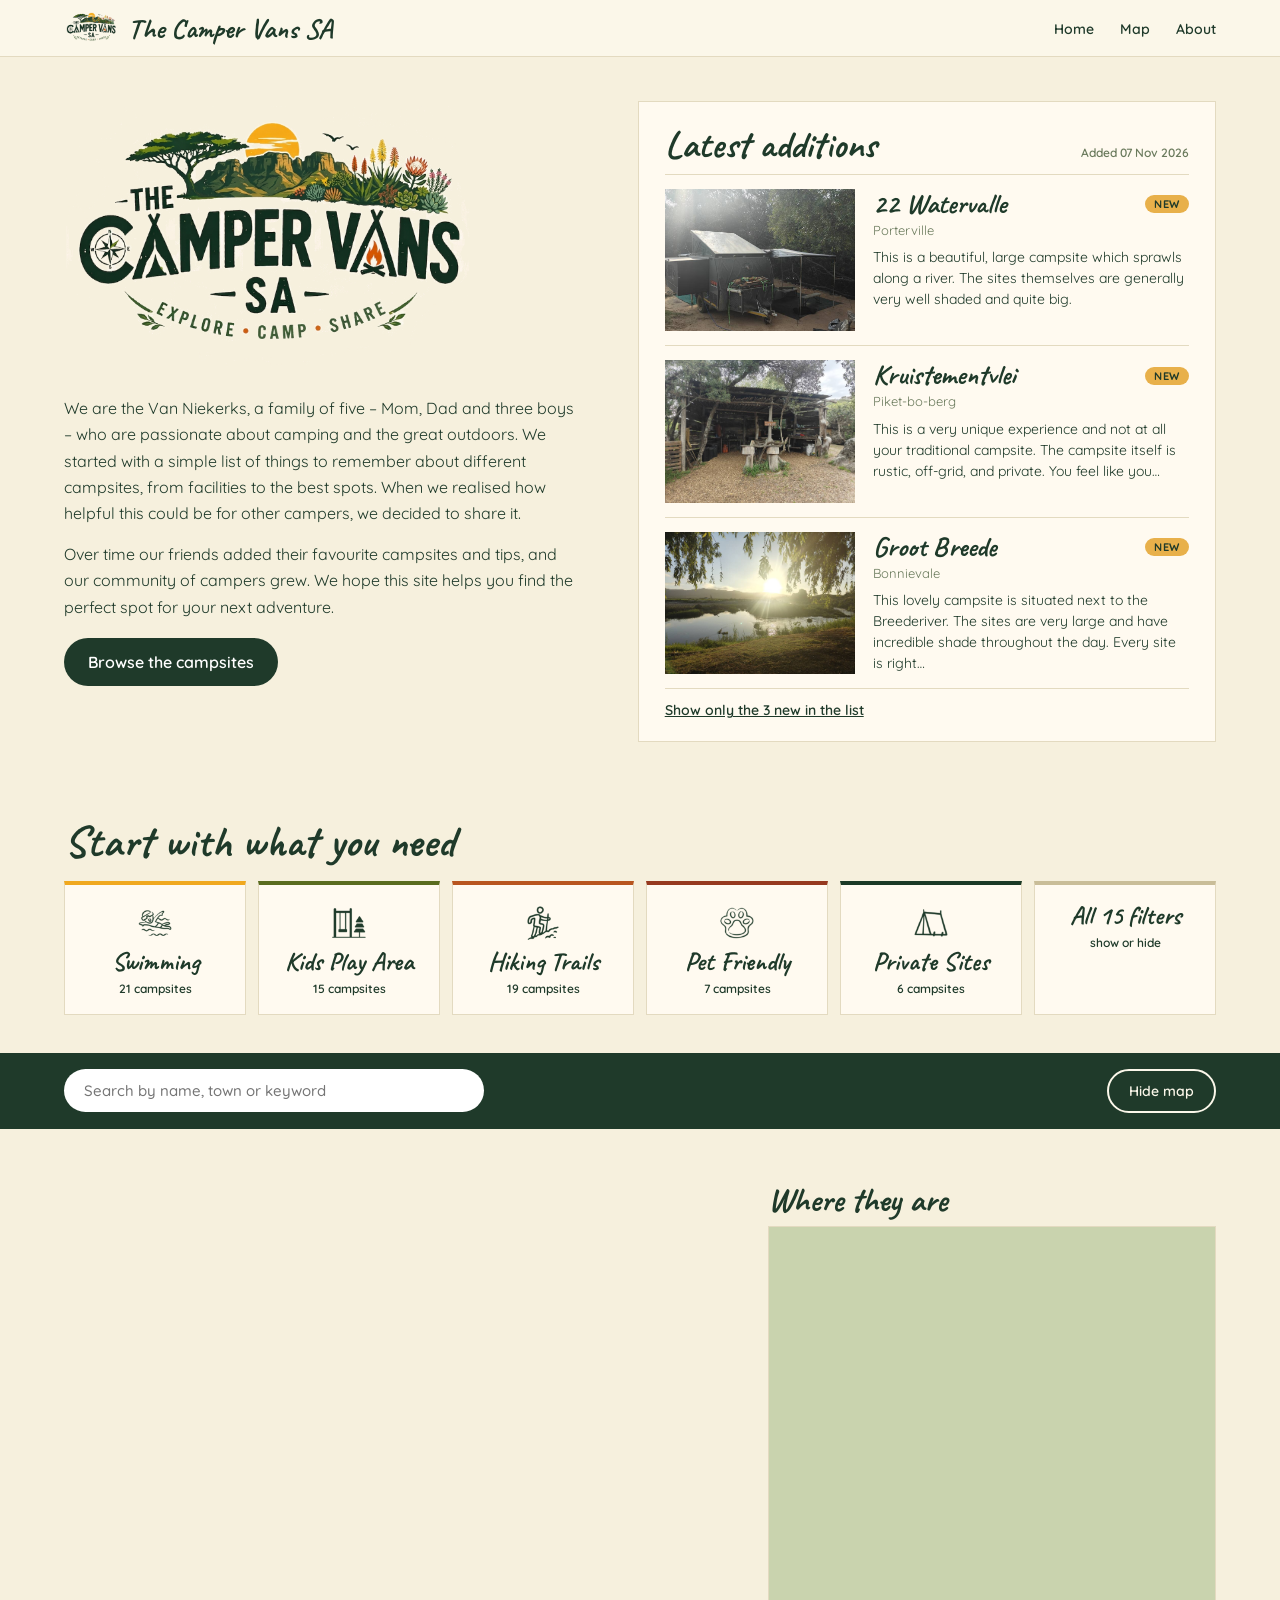
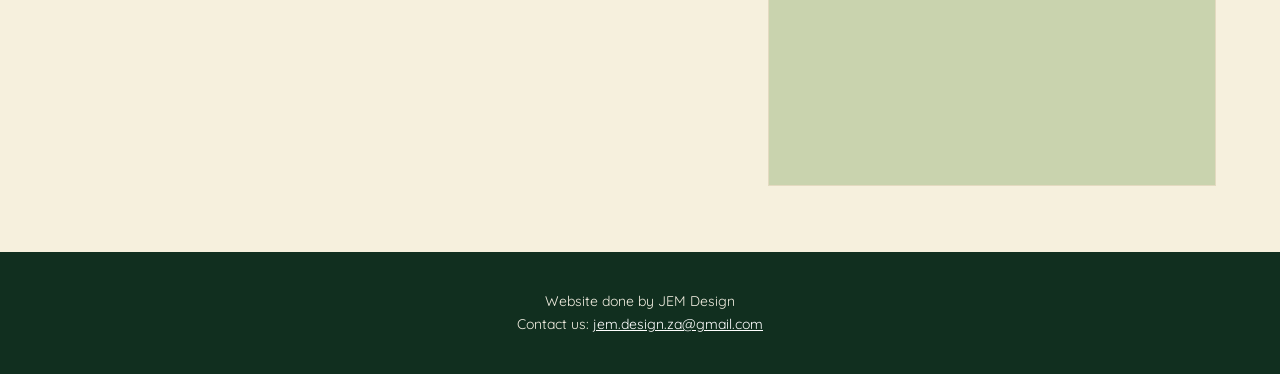
==== commit 7a12c936: "Add files via upload" ====
--- a/campervans/index.html
+++ b/campervans/index.html
@@ -28,15 +28,17 @@
   <h2 id="need-h">Start with what you need</h2>
   <div class="tiles" id="tiles"></div>
   <div id="more" hidden><div class="facets" id="facets"></div></div>
-  <div class="bar">
-    <input id="q" type="search" placeholder="Search by name, town or keyword" aria-label="Search campsites">
-    <span><span class="count" id="count" role="status"></span> <button class="clear" id="clear" type="button" hidden>Clear filters</button></span>
-  </div>
 </section>
+
+<section class="filterbar" aria-label="Search and view options"><div class="inner">
+  <input id="q" type="search" placeholder="Search by name, town or keyword" aria-label="Search campsites">
+  <span class="status"><span class="count" id="count" role="status"></span> <button class="clear" id="clear" type="button" hidden>Clear filters</button></span>
+  <button class="maptoggle" id="maptoggle" type="button" aria-expanded="true" aria-controls="mapcol">Hide map</button>
+</div></section>
 
 <main class="split" id="campsites">
   <div id="regions"></div>
-  <aside class="mapcol">
+  <aside class="mapcol" id="mapcol">
     <h2>Where they are</h2>
     <div id="map" role="region" aria-label="Map of campsites"></div>
     <div class="legend" id="legend"></div>
--- a/campervans/style.css
+++ b/campervans/style.css
@@ -8,7 +8,7 @@
 }
 *{box-sizing:border-box}
 html{scroll-behavior:smooth;scroll-padding-top:70px}
-body{margin:0;font-family:var(--body);color:var(--ink);background:var(--stone);line-height:1.65;font-size:16px}
+body{margin:0;font-family:var(--body);color:var(--ink);background:var(--stone) url(assets/pattern.png);line-height:1.65;font-size:16px}
 a{color:var(--forest)}
 :focus-visible{outline:3px solid var(--ember);outline-offset:2px}
 h1,h2,h3{font-family:var(--hand);font-weight:700;line-height:1.1;margin:0}
@@ -27,17 +27,19 @@
 .navlinks a:hover{color:var(--ember)}
 
 /* top: logo + about, with the latest additions */
-.top{display:grid;grid-template-columns:1.1fr 1fr;gap:48px;align-items:center;max-width:1280px;margin:0 auto;padding:44px 5vw 36px}
+.top{display:grid;grid-template-columns:1fr 1.1fr;gap:48px;align-items:stretch;max-width:1280px;margin:0 auto;padding:44px 5vw 36px}
 .about img{width:min(420px,80%);display:block;margin:0 0 14px -6px}
 .about p{margin:0 0 14px;max-width:52ch}
-.latest{background:var(--card);border:1px solid var(--line);padding:20px 24px}
-.lh{display:flex;justify-content:space-between;align-items:baseline;gap:10px;margin-bottom:6px}
-.lh h2{font-size:34px}.lh span{font:600 12px var(--body);color:var(--muted)}
-.lrow{display:flex;gap:12px;align-items:center;padding:10px 0;border-top:1px solid var(--line);text-decoration:none;color:var(--ink)}
-.lrow .th{width:68px;height:52px;flex:none;background:linear-gradient(150deg,#9db08f,#5f7d66) center/cover}
-.lrow div:nth-child(2){flex:1;min-width:0}.lrow h3{font-size:23px}.lrow:hover h3{color:var(--ember)}
-.new{display:inline-block;background:#e8b04a;color:var(--forest);font:700 11px var(--body);padding:2px 9px;border-radius:20px;letter-spacing:.05em;font-style:normal}
-.lmore{display:block;width:100%;text-align:left;background:none;border:0;border-top:1px solid var(--line);padding:12px 0 0;font:600 14px var(--body);text-decoration:underline;color:var(--ink);cursor:pointer}
+.latest{background:var(--card);border:1px solid var(--line);padding:22px 26px;display:flex;flex-direction:column}
+.lh{display:flex;justify-content:space-between;align-items:baseline;gap:10px;margin-bottom:8px}
+.lh h2{font-size:38px}.lh span{font:600 12px var(--body);color:var(--muted)}
+.lrow{display:grid;grid-template-columns:190px minmax(0,1fr);gap:18px;align-items:start;padding:14px 0;border-top:1px solid var(--line);text-decoration:none;color:var(--ink)}
+.lrow .th{aspect-ratio:4/3;background:linear-gradient(150deg,#9db08f,#5f7d66) center/cover}
+.lt{display:flex;align-items:center;justify-content:space-between;gap:10px}
+.lrow h3{font-size:28px}.lrow:hover h3{color:var(--ember)}
+.lrow p{margin:0;font-size:14px;line-height:1.5}
+.new{display:inline-block;background:#e8b04a;color:var(--forest);font:700 11px var(--body);padding:2px 9px;border-radius:20px;letter-spacing:.05em;font-style:normal;flex:none}
+.lmore{margin-top:auto;display:block;width:100%;text-align:left;background:none;border:0;border-top:1px solid var(--line);padding:12px 0 0;font:600 14px var(--body);text-decoration:underline;color:var(--ink);cursor:pointer}
 .lmore:hover{color:var(--ember)}
 .btn.gold{background:var(--forest);color:#fff}
 
@@ -55,9 +57,14 @@
 .facet:hover{background:#0000000a}
 .facet[aria-pressed=true]{background:var(--forest);color:#fff;border-color:var(--forest)}
 .facet .n{margin-left:auto;font:600 12px var(--body);opacity:.7}
-.bar{display:flex;flex-wrap:wrap;gap:12px;align-items:center;justify-content:space-between;margin-top:20px}
-.bar input{flex:1 1 260px;max-width:420px;border:2px solid var(--forest);border-radius:30px;padding:11px 20px;font:500 15px var(--body);color:var(--ink);background:#fff}
-.bar input:focus{outline:3px solid var(--ember)}
+.filterbar{background:var(--forest);color:var(--parchment);margin-top:30px}
+.filterbar .inner{max-width:1280px;margin:0 auto;padding:16px 5vw;display:flex;flex-wrap:wrap;gap:14px;align-items:center}
+.filterbar input{flex:1 1 260px;max-width:420px;border:0;border-radius:30px;padding:12px 20px;font:500 15px var(--body);color:var(--ink);background:#fff}
+.filterbar input:focus{outline:3px solid var(--gold)}
+.filterbar .status{margin-left:auto}
+.filterbar .clear{color:var(--gold)}
+.maptoggle{background:none;border:2px solid var(--parchment);color:var(--parchment);border-radius:30px;padding:9px 20px;font:600 14px var(--body);cursor:pointer;min-height:44px}
+.maptoggle:hover{background:var(--parchment);color:var(--forest)}
 .count{font-weight:600;font-size:14px}
 .clear{background:none;border:0;color:var(--ember);font:600 14px var(--body);cursor:pointer;text-decoration:underline;padding:4px}
 
@@ -65,14 +72,14 @@
 .split{max-width:1280px;margin:0 auto;padding:0 5vw 56px;display:grid;grid-template-columns:minmax(0,1.5fr) minmax(0,1fr);gap:32px;align-items:start}
 .rh{display:flex;justify-content:space-between;align-items:baseline;padding:8px 14px;margin:28px 0 14px;background:#efe6c9;border-left:8px solid var(--forest)}
 .rh h2{font-size:32px}.rh span{font:600 13px var(--body)}
-.g3{display:grid;grid-template-columns:repeat(3,1fr);gap:18px 16px}
+.g3{display:grid;grid-template-columns:repeat(3,minmax(0,1fr));gap:18px 16px}
 .card{display:block;text-decoration:none;color:var(--ink)}
 .card .pic{position:relative;aspect-ratio:4/3;background:linear-gradient(150deg,#6f9a78,#2d5f55);overflow:hidden;display:grid;place-items:end start}
 .card .pic img{width:100%;height:100%;object-fit:cover;display:block;transition:transform .5s}
 .card:hover .pic img{transform:scale(1.04)}
 .card .pic span{font:700 22px var(--hand);color:#fff;padding:10px}
 .cn{display:flex;align-items:center;gap:8px;margin-top:8px}
-.cn h3{font-size:25px}
+.cn h3{font-size:25px;min-width:0;overflow-wrap:anywhere}
 .dot{width:12px;height:12px;border-radius:50%;flex:none;display:inline-block}
 .town{font-size:13px;color:var(--muted);margin-left:20px}
 .card .icons{display:flex;flex-wrap:wrap;gap:3px 6px;margin:6px 0 0 20px}
@@ -80,6 +87,8 @@
 .card:hover h3{color:var(--ember)}
 .pic .new{position:absolute;left:10px;top:10px}
 .empty{padding:30px 0;font-size:18px}
+.split{padding-top:28px}
+.split.nomap{grid-template-columns:minmax(0,1fr)}.split.nomap .mapcol{display:none}.split.nomap .g3{grid-template-columns:repeat(4,minmax(0,1fr))}
 .mapcol{position:sticky;top:76px;padding-top:24px}
 .mapcol h2{font-size:34px;margin-bottom:8px}
 #map{height:560px;border:1px solid var(--line);background:#c9d3ae}
@@ -130,11 +139,13 @@
 .pager a:hover{color:var(--ember)}
 
 @media(max-width:860px){
-  .split{grid-template-columns:1fr}.mapcol{position:static}.top{grid-template-columns:1fr;gap:28px}.tiles{grid-template-columns:repeat(3,1fr)}
-  .detail{grid-template-columns:1fr;gap:28px}
+  .split{grid-template-columns:minmax(0,1fr)}.mapcol{position:static}.top{grid-template-columns:minmax(0,1fr);gap:28px}.tiles{grid-template-columns:repeat(3,1fr)}
+  .detail{grid-template-columns:minmax(0,1fr);gap:28px}
+  .g3,.split.nomap .g3{grid-template-columns:repeat(2,minmax(0,1fr))}
+  .lrow{grid-template-columns:120px minmax(0,1fr);gap:12px}.lrow h3{font-size:24px;overflow-wrap:anywhere}.lt{flex-wrap:wrap}.lrow p{font-size:13px}
 }
 @media(max-width:560px){
-  .g3{grid-template-columns:1fr 1fr}.tiles{grid-template-columns:repeat(2,1fr)}
+  .g3{grid-template-columns:repeat(2,minmax(0,1fr))}.tiles{grid-template-columns:repeat(2,1fr)}
   .navlinks a{margin-left:16px}.brand span{display:none}
   #map{height:420px}
 }
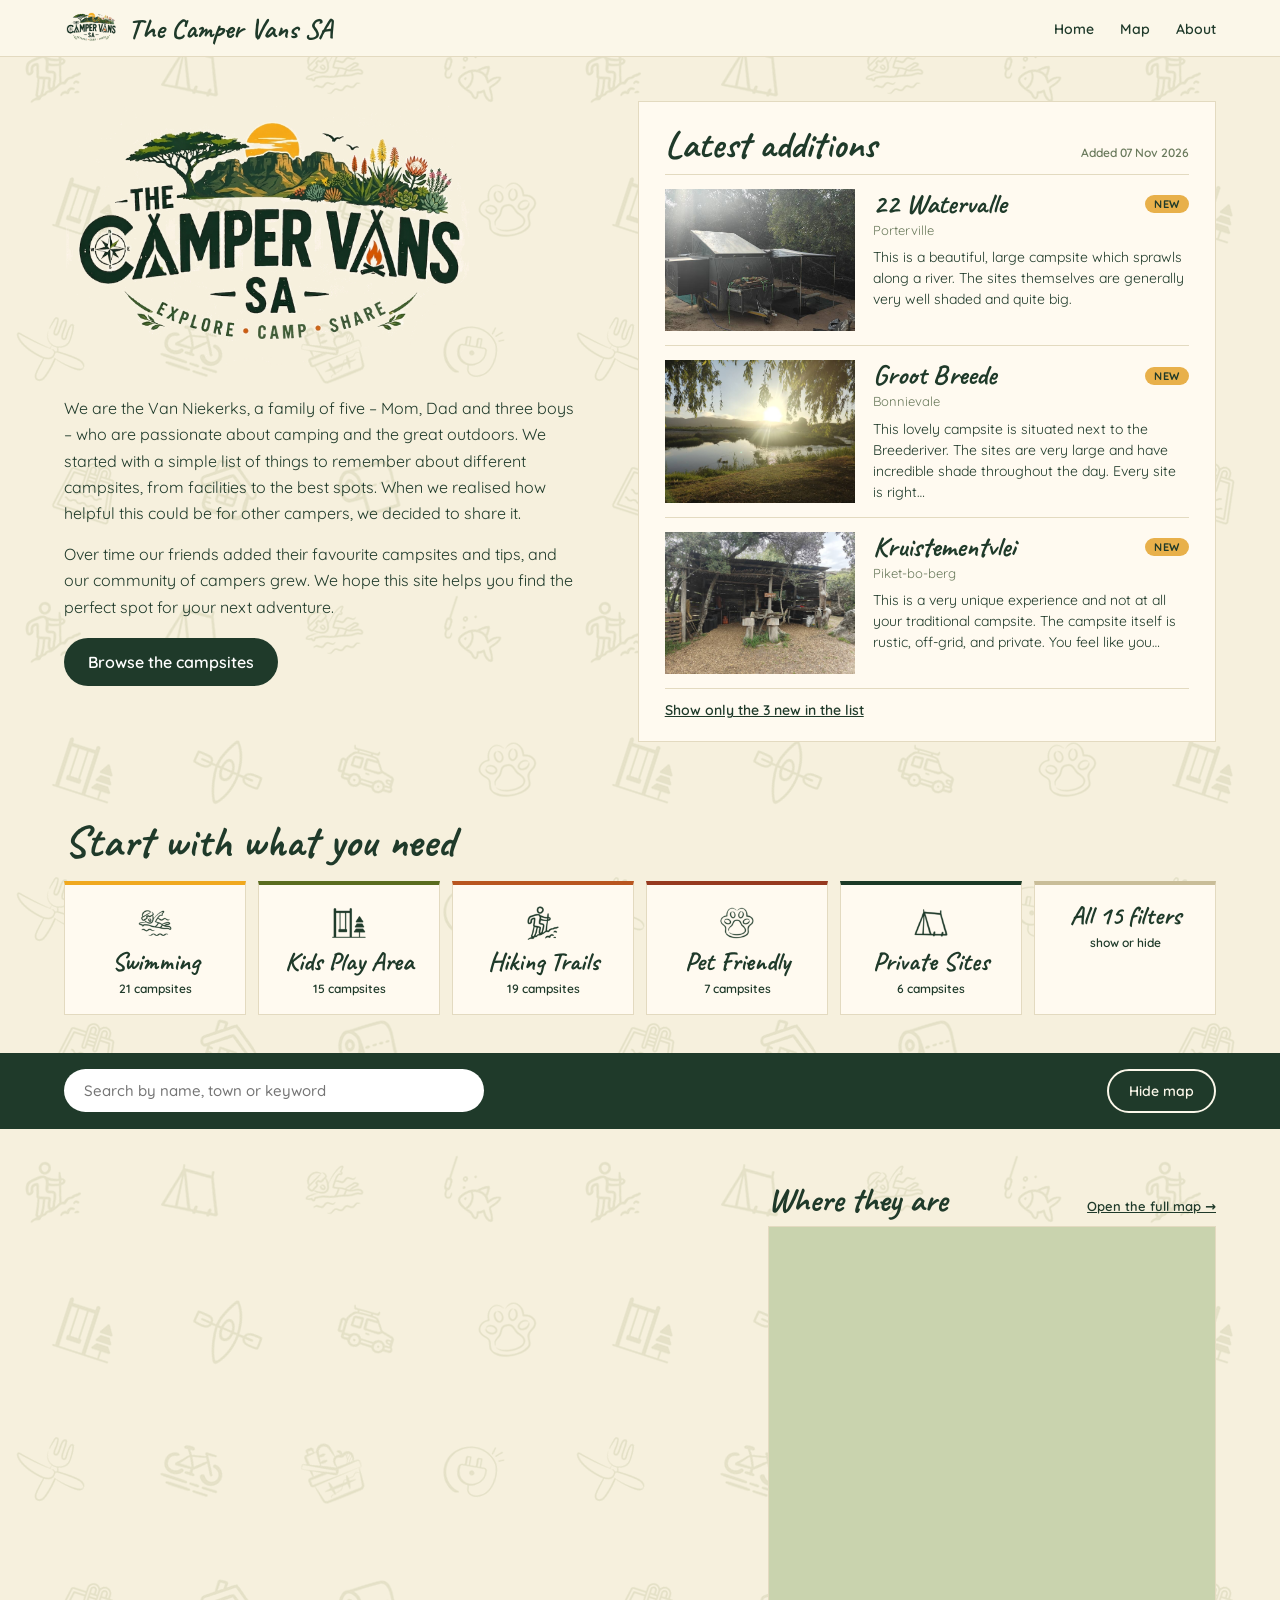
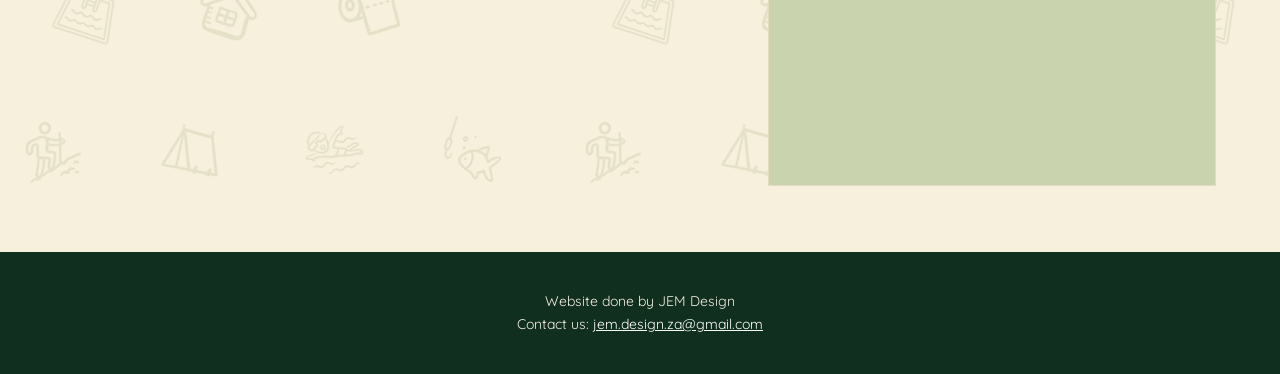
==== commit a168b481: "Add files via upload" ====
--- a/campervans/index.html
+++ b/campervans/index.html
@@ -11,7 +11,7 @@
 <body>
 <nav>
   <a class="brand" href="#top"><img src="assets/logo.png" alt=""><span>The Camper Vans SA</span></a>
-  <div class="navlinks"><a href="#top">Home</a><a href="#campsites">Map</a><a href="#top">About</a></div>
+  <div class="navlinks"><a href="#top">Home</a><a href="map.html">Map</a><a href="#top">About</a></div>
 </nav>
 
 <header class="top" id="top">
@@ -39,7 +39,7 @@
 <main class="split" id="campsites">
   <div id="regions"></div>
   <aside class="mapcol" id="mapcol">
-    <h2>Where they are</h2>
+    <div class="maphead"><h2>Where they are</h2><a href="map.html">Open the full map →</a></div>
     <div id="map" role="region" aria-label="Map of campsites"></div>
     <div class="legend" id="legend"></div>
   </aside>
--- a/campervans/style.css
+++ b/campervans/style.css
@@ -89,8 +89,10 @@
 .empty{padding:30px 0;font-size:18px}
 .split{padding-top:28px}
 .split.nomap{grid-template-columns:minmax(0,1fr)}.split.nomap .mapcol{display:none}.split.nomap .g3{grid-template-columns:repeat(4,minmax(0,1fr))}
-.mapcol{position:sticky;top:76px;padding-top:24px}
-.mapcol h2{font-size:34px;margin-bottom:8px}
+.mapcol{position:sticky;top:76px;padding-top:24px;transition:opacity .26s ease,transform .26s ease}
+.mapcol.away{opacity:0;transform:translateX(40px)}
+.mapcol h2{font-size:34px}
+.maphead{display:flex;justify-content:space-between;align-items:baseline;gap:10px;margin-bottom:8px}.maphead a{font-size:13px;font-weight:600}
 #map{height:560px;border:1px solid var(--line);background:#c9d3ae}
 .legend{display:flex;flex-wrap:wrap;gap:6px 16px;margin-top:10px;font-size:13px;font-weight:600}
 .legend span{display:flex;align-items:center;gap:6px}
@@ -134,10 +136,103 @@
 .btn.alt{background:none;color:var(--forest);border:2px solid var(--forest);padding:9px 22px}
 .btn.alt:hover{color:#fff}
 #mini{height:260px;margin-top:22px;border:2px solid var(--forest)}
+.bigmap{display:inline-block;margin-top:8px;font-size:14px;font-weight:600}
 .pager{max-width:1080px;margin:0 auto;padding:8px 22px 50px;display:flex;justify-content:space-between;gap:16px;flex-wrap:wrap;font-weight:600}
 .pager a{text-decoration:none}
 .pager a:hover{color:var(--ember)}
 
+/* map pins, names and tool buttons (home + full map) */
+.leaflet-tooltip.plabel{background:#fffaf0f2;border:1px solid var(--line);border-radius:12px;padding:0 8px;font:700 16px/1.35 var(--hand);color:var(--forest);box-shadow:0 1px 3px #0003;white-space:nowrap}
+.leaflet-tooltip.plabel:before{display:none}
+.plabel.clash{visibility:hidden}
+.nolabels .plabel{display:none}
+.plabel.force,.nolabels .plabel.force{display:block;visibility:visible;z-index:10;background:var(--forest);color:#fff;border-color:var(--forest)}
+.tools{display:flex;flex-direction:column;background:#fff}
+.tools .tool{width:34px;height:34px;display:grid;place-items:center;border:0;border-bottom:1px solid #ccc;background:#fff;color:var(--forest);cursor:pointer;padding:0}
+.tools .tool:last-child{border-bottom:0}
+.tools .tool:hover{background:#f2ecd9}
+.tools .tool svg{width:20px;height:20px;fill:none;stroke:currentColor;stroke-width:1.8;stroke-linecap:round;stroke-linejoin:round}
+.tools .tool[aria-pressed=true]{background:var(--forest);color:#fff}
+.tools .tool.busy svg{animation:spin 1s linear infinite}
+@keyframes spin{to{transform:rotate(360deg)}}
+.pin.big{width:22px;height:22px}
+.sel .pin{transform:scale(1.6);box-shadow:0 0 0 4px #ffffffaa,0 2px 8px #0007}
+.pin.isnew{position:relative}
+.pin.isnew:after{content:"";position:absolute;inset:-6px;border-radius:50%;border:2px solid var(--gold);animation:ping 1.8s ease-out infinite}
+@keyframes ping{from{transform:scale(.6);opacity:1}to{transform:scale(1.7);opacity:0}}
+.you{width:18px;height:18px;border-radius:50%;background:#2a7fff;border:3px solid #fff;box-shadow:0 0 0 6px #2a7fff33,0 1px 4px #0006}
+
+/* full-screen map page */
+body.mappage{height:100vh;height:100dvh;display:flex;flex-direction:column;overflow:hidden}
+.navlinks a[aria-current=page]{color:var(--ember)}
+.fm{flex:1;min-height:0;display:grid;grid-template-columns:340px minmax(0,1fr);transition:grid-template-columns .35s ease;background:var(--stone)}
+.fm.nolist{grid-template-columns:0 minmax(0,1fr)}
+.fpanel{overflow:hidden auto;background:var(--parchment);border-right:1px solid var(--line);padding:14px 14px 10px;display:flex;flex-direction:column;gap:8px;min-width:0}
+.fm.nolist .fpanel{padding:0;border:0}
+.fp-top{display:flex;gap:8px}
+.fp-top input{flex:1;min-width:0;border:1px solid var(--line);border-radius:30px;padding:10px 16px;font:500 15px var(--body);color:var(--ink);background:#fff}
+.fhide{flex:none;width:40px;border:1px solid var(--line);border-radius:50%;background:#fff;color:var(--forest);font-size:20px;cursor:pointer}
+.fp-label{font:700 22px var(--hand);margin-top:4px}
+.fregions{display:flex;flex-wrap:wrap;gap:6px}
+.chip{display:flex;align-items:center;gap:6px;border:1px solid var(--line);background:#fff;border-radius:20px;padding:4px 11px;font:600 12px var(--body);color:var(--ink);cursor:pointer;opacity:.45}
+.chip[aria-pressed=true]{opacity:1;border-color:var(--forest)}
+.chip .dot{width:10px;height:10px}
+.ffeats{display:grid;grid-template-columns:repeat(8,1fr);gap:4px}
+.fbtn{aspect-ratio:1;display:grid;place-items:center;border:1px solid var(--line);background:#fff;border-radius:8px;color:var(--forest);cursor:pointer;padding:0}
+.fbtn:hover{background:#efe6c9}
+.fbtn[aria-pressed=true]{background:var(--forest);color:#fff;border-color:var(--forest)}
+.fp-count{font-size:13px;font-weight:600;color:var(--muted);margin-top:4px}
+.flist{display:flex;flex-direction:column;border-top:1px solid var(--line)}
+.fitem{display:grid;grid-template-columns:12px minmax(0,1fr);column-gap:10px;align-items:center;text-align:left;background:none;border:0;border-bottom:1px solid var(--line);padding:8px 6px;cursor:pointer;color:var(--ink);font-family:var(--body)}
+.fitem .dot{grid-row:span 2}
+.fi-name{font:700 21px/1.1 var(--hand);display:flex;align-items:center;gap:8px}
+.fi-town{font-size:12px;color:var(--muted)}
+.fitem:hover,.fitem.hot{background:#efe6c9}
+.fitem.sel{background:var(--forest);color:#fff}.fitem.sel .fi-town{color:#dfe6d6}
+.fempty{font-size:15px}
+.fp-keys{margin-top:auto;padding-top:10px;font-size:11px;color:var(--muted)}
+kbd{font:600 11px var(--body);border:1px solid var(--line);border-bottom-width:2px;border-radius:4px;padding:0 4px;background:#fff}
+.fmapwrap{position:relative;min-width:0}
+#fmap{position:absolute;inset:0;background:#c9d3ae}
+.fm:fullscreen{width:100vw;height:100vh}
+/* info strip */
+.strip{position:absolute;z-index:1000;left:50%;bottom:16px;width:min(980px,calc(100% - 24px));transform:translate(-50%,calc(100% + 30px));transition:transform .32s cubic-bezier(.2,.8,.2,1);
+  background:var(--card);border:1px solid var(--line);border-radius:16px;box-shadow:0 10px 30px #0004;display:grid;grid-template-columns:240px minmax(0,1fr) auto;overflow:hidden}
+.strip.open{transform:translate(-50%,0)}
+.sphotos{position:relative;display:flex;overflow-x:auto;scroll-snap-type:x mandatory;scrollbar-width:none;background:linear-gradient(150deg,#6f9a78,#2d5f55);min-height:180px}
+.sphotos::-webkit-scrollbar{display:none}
+.sphotos img{flex:0 0 100%;width:100%;height:100%;object-fit:cover;scroll-snap-align:center;cursor:pointer}
+.sph-empty{align-self:end;padding:12px;color:#fff;font:700 24px var(--hand)}
+.sph-count{position:absolute;right:8px;bottom:8px;background:#000a;color:#fff;font:600 11px var(--body);padding:2px 8px;border-radius:10px;pointer-events:none}
+.sbody{padding:14px 18px;min-width:0}
+.shead{display:flex;align-items:center;gap:10px;padding-right:26px}
+.shead h2{font-size:34px}
+.smeta{font-size:13px;color:var(--muted);font-weight:600}
+.sicons{display:flex;flex-wrap:wrap;gap:4px 8px;margin:8px 0 4px;color:var(--forest)}
+.sbody p{margin:4px 0;font-size:14px;line-height:1.5}
+.snear{font-size:12px;color:var(--muted)}
+.linkish{background:none;border:0;padding:0;color:var(--forest);font:600 12px var(--body);text-decoration:underline;cursor:pointer}
+.linkish:hover{color:var(--ember)}
+.sact{display:flex;flex-direction:column;justify-content:center;align-items:stretch;padding:14px 18px 14px 0;text-align:center}
+.sact .btn{margin:0 0 8px;white-space:nowrap}
+.spager{display:flex;align-items:center;justify-content:space-between;gap:6px;font-size:12px;font-weight:600;color:var(--muted)}
+.sarrow{width:36px;height:36px;border-radius:50%;border:1px solid var(--line);background:#fff;color:var(--forest);font-size:20px;cursor:pointer}
+.sarrow:hover{background:var(--forest);color:#fff}
+.sclose{position:absolute;top:8px;right:10px;width:30px;height:30px;border-radius:50%;border:0;background:#0000000f;font-size:20px;line-height:1;cursor:pointer;color:var(--ink)}
+.toast{position:absolute;z-index:1001;left:50%;top:14px;transform:translate(-50%,-140%);background:var(--forest);color:#fff;padding:8px 16px;border-radius:20px;font-size:13px;font-weight:600;transition:transform .3s;max-width:90%;text-align:center}
+.toast.on{transform:translate(-50%,0)}
+@media(max-width:760px){
+  .fm,.fm.nolist{grid-template-columns:minmax(0,1fr);position:relative}
+  .fpanel{position:absolute;z-index:1100;top:0;bottom:0;left:0;width:min(88vw,360px);transition:transform .35s ease;box-shadow:4px 0 20px #0003}
+  .fm.nolist .fpanel{transform:translateX(-105%);padding:14px 14px 10px}
+  .ffeats{grid-template-columns:repeat(6,1fr)}
+  .strip{grid-template-columns:110px minmax(0,1fr);bottom:8px;max-height:70%;overflow:auto}
+  .sphotos{min-height:0}
+  .sbody{padding:10px 12px}.shead h2{font-size:26px}.sbody p{display:none}
+  .sact{grid-column:1/-1;flex-direction:row;flex-wrap:wrap;gap:6px;padding:0 12px 12px}.sact .btn{margin:0;flex:1;padding:8px 12px;font-size:13px}
+  .spager{flex-basis:100%}
+  .fp-keys{display:none}
+}
 @media(max-width:860px){
   .split{grid-template-columns:minmax(0,1fr)}.mapcol{position:static}.top{grid-template-columns:minmax(0,1fr);gap:28px}.tiles{grid-template-columns:repeat(3,1fr)}
   .detail{grid-template-columns:minmax(0,1fr);gap:28px}
@@ -149,4 +244,4 @@
   .navlinks a{margin-left:16px}.brand span{display:none}
   #map{height:420px}
 }
-@media(prefers-reduced-motion:reduce){html{scroll-behavior:auto}.card .pic img{transition:none}}
+@media(prefers-reduced-motion:reduce){html{scroll-behavior:auto}.card .pic img,.mapcol,.fm,.fpanel,.strip,.toast{transition:none}.pin.isnew:after{animation:none}}
